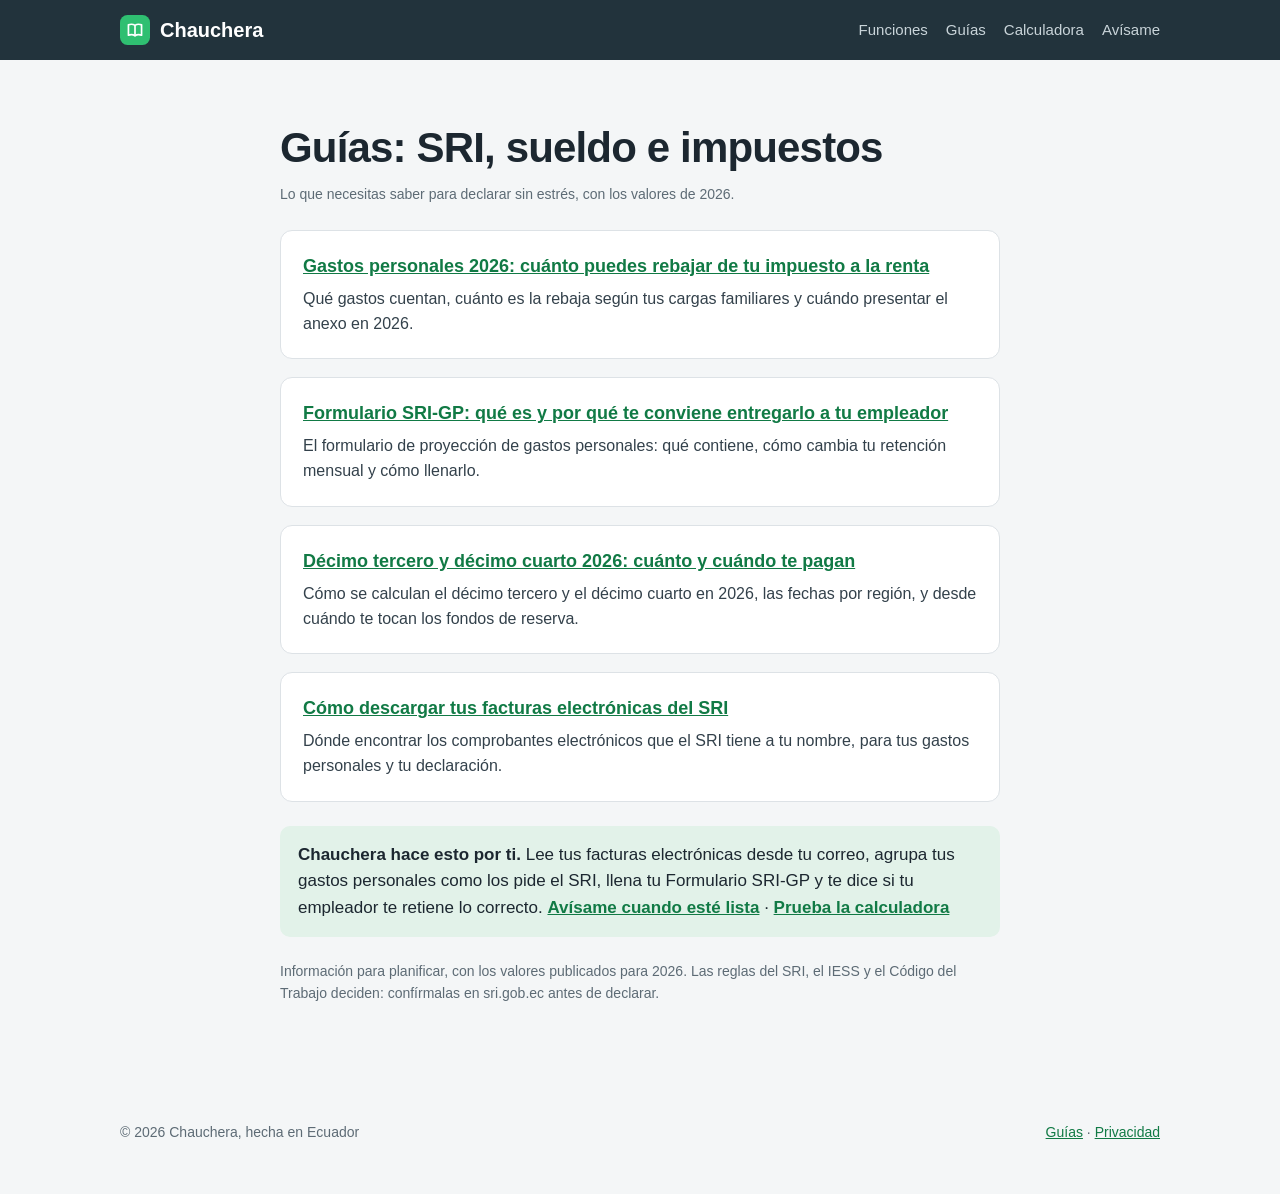
==== guias/index.html @ 64a4ac55 "Sales page d75cd9b" ====
<!doctype html>
<html lang="es">
<head>
<meta charset="utf-8">
<meta name="viewport" content="width=device-width, initial-scale=1">
<title>Guías: SRI, sueldo e impuestos en Ecuador · Chauchera</title>
<meta name="description" content="Guías claras sobre gastos personales, el Formulario SRI-GP, los décimos y las facturas electrónicas del SRI.">
<meta property="og:title" content="Guías: SRI, sueldo e impuestos en Ecuador">
<meta property="og:description" content="Guías claras sobre gastos personales, el Formulario SRI-GP, los décimos y las facturas electrónicas del SRI.">
<meta property="og:image" content="../img/2-gastos-personales.jpg">
<link rel="icon" href="../img/icon-192.png">
<link rel="stylesheet" href="../styles.css">
</head>
<body>
<header class="top"><div class="wrap">
  <a class="logo" href="../"><svg viewBox="0 0 32 32" aria-hidden="true"><rect width="32" height="32" rx="8" fill="#2fbf71"/><path d="M9 10.5c2.4-.9 4.8-.9 7 .6 2.2-1.5 4.6-1.5 7-.6v11c-2.4-.9-4.8-.9-7 .6-2.2-1.5-4.6-1.5-7-.6z" fill="none" stroke="#fff" stroke-width="1.8" stroke-linejoin="round"/><path d="M16 11.1v11.6" stroke="#fff" stroke-width="1.8"/></svg>Chauchera</a>
  <nav><a href="../#funciones">Funciones</a><a href="../guias/">Guías</a><a href="../#calculadora">Calculadora</a><a href="../#lista">Avísame</a></nav>
</div></header>
<section><div class="wrap article">
<h1>Guías: SRI, sueldo e impuestos</h1><p class="meta">Lo que necesitas saber para declarar sin estrés, con los valores de 2026.</p><div class="grid" style="grid-template-columns:1fr"><div class="card"><h3><a href="../guias/gastos-personales-2026.html">Gastos personales 2026: cuánto puedes rebajar de tu impuesto a la renta</a></h3><p>Qué gastos cuentan, cuánto es la rebaja según tus cargas familiares y cuándo presentar el anexo en 2026.</p></div><div class="card"><h3><a href="../guias/formulario-sri-gp.html">Formulario SRI-GP: qué es y por qué te conviene entregarlo a tu empleador</a></h3><p>El formulario de proyección de gastos personales: qué contiene, cómo cambia tu retención mensual y cómo llenarlo.</p></div><div class="card"><h3><a href="../guias/decimos-2026.html">Décimo tercero y décimo cuarto 2026: cuánto y cuándo te pagan</a></h3><p>Cómo se calculan el décimo tercero y el décimo cuarto en 2026, las fechas por región, y desde cuándo te tocan los fondos de reserva.</p></div><div class="card"><h3><a href="../guias/descargar-facturas-sri.html">Cómo descargar tus facturas electrónicas del SRI</a></h3><p>Dónde encontrar los comprobantes electrónicos que el SRI tiene a tu nombre, para tus gastos personales y tu declaración.</p></div></div>
<div class="callout">
  <strong>Chauchera hace esto por ti.</strong> Lee tus facturas electrónicas desde tu correo, agrupa tus gastos personales como los pide el SRI,
  llena tu Formulario SRI-GP y te dice si tu empleador te retiene lo correcto. <a href="../#lista">Avísame cuando esté lista</a> ·
  <a href="../#calculadora">Prueba la calculadora</a>
</div>
<p class="meta">Información para planificar, con los valores publicados para 2026. Las reglas del SRI, el IESS y el Código del Trabajo deciden: confírmalas en sri.gob.ec antes de declarar.</p>
</div></section>
<footer><div class="wrap">
  <span>© 2026 Chauchera, hecha en Ecuador</span>
  <span><a href="../guias/">Guías</a> · <a href="../privacidad.html">Privacidad</a></span>
</div></footer>
</body>
</html>
---- styles.css ----
/* Chauchera's website: shared by the home page and the guides */
  :root {
    --brand: #117a45; --brand-ink: #fff; --brand-soft: #e2f2e9; --top: #22333c; --top-2: #2c3f49;
    --ink: #1c2730; --ink-2: #5d6b75; --bg: #f4f6f7; --panel: #fff; --line: #dde2e6; --neg: #c62828; --warn-soft: #fbf3dc;
    color-scheme: light;
  }
  * { box-sizing: border-box; }
  body { margin: 0; background: var(--bg); color: var(--ink); font: 17px/1.55 -apple-system, BlinkMacSystemFont, "Segoe UI", Roboto, sans-serif; }
  a { color: var(--brand); }
  .wrap { max-width: 1080px; margin: 0 auto; padding: 0 20px; }
  header.top { background: var(--top); color: #eef3f5; }
  header.top .wrap { display: flex; align-items: center; gap: 18px; height: 60px; }
  .logo { display: flex; align-items: center; gap: 10px; font-weight: 700; font-size: 20px; color: #fff; text-decoration: none; }
  .logo svg { width: 30px; height: 30px; }
  header.top nav { margin-left: auto; display: flex; gap: 18px; font-size: 15px; }
  header.top nav a { color: #c9d4d9; text-decoration: none; }
  header.top nav a:hover { color: #fff; }
  .hero { background: var(--top); color: #eef3f5; padding: 56px 0 0; }
  .hero h1 { font-size: clamp(32px, 5vw, 50px); line-height: 1.1; margin: 0 0 16px; letter-spacing: -0.02em; max-width: 820px; }
  .hero p.lead { font-size: 20px; color: #c9d4d9; max-width: 700px; margin: 0 0 26px; }
  .cta { display: flex; flex-wrap: wrap; gap: 12px; align-items: center; }
  .btn { display: inline-flex; align-items: center; gap: 8px; padding: 13px 22px; border-radius: 10px; font-weight: 650; font-size: 17px; text-decoration: none; border: 0; cursor: pointer; }
  .btn.primary { background: #2fbf71; color: #0d2a1c; }
  .btn.primary:hover { background: #3fd081; }
  .btn.ghost { background: transparent; color: #fff; border: 1.5px solid #5d7280; }
  .btn.ghost:hover { border-color: #c9d4d9; }
  .btn.dark { background: var(--brand); color: #fff; }
  .small { font-size: 14px; color: #a8b7be; margin: 12px 0 0; }
  .shot { margin: 40px auto 0; display: block; width: 100%; max-width: 1080px; border-radius: 12px 12px 0 0; box-shadow: 0 -10px 40px rgba(0,0,0,.35); }
  section { padding: 64px 0; }
  section h2 { font-size: clamp(26px, 3.4vw, 36px); margin: 0 0 10px; letter-spacing: -0.01em; }
  section .sub { color: var(--ink-2); margin: 0 0 32px; max-width: 720px; }
  .grid { display: grid; grid-template-columns: repeat(auto-fit, minmax(260px, 1fr)); gap: 18px; }
  .card { background: var(--panel); border: 1px solid var(--line); border-radius: 12px; padding: 22px; }
  .card h3 { margin: 0 0 6px; font-size: 18px; }
  .card p { margin: 0; color: var(--ink-2); font-size: 16px; }
  .feature { display: grid; grid-template-columns: 1fr 1.25fr; gap: 36px; align-items: center; margin-bottom: 56px; }
  .feature:nth-child(even) .text { order: 2; }
  .feature img { width: 100%; border-radius: 10px; border: 1px solid var(--line); box-shadow: 0 8px 30px rgba(28,39,48,.10); }
  .feature h3 { font-size: 24px; margin: 0 0 10px; }
  .feature p { color: var(--ink-2); margin: 0; }
  .calc { display: grid; grid-template-columns: 1fr 1fr; gap: 24px; }
  label { display: flex; flex-direction: column; gap: 5px; font-size: 14px; color: var(--ink-2); margin-bottom: 14px; }
  input, select { font: inherit; font-size: 17px; padding: 10px 12px; border: 1px solid var(--line); border-radius: 8px; color: var(--ink); background: #fff; }
  input:focus, select:focus { outline: 2px solid var(--brand); outline-offset: 1px; }
  .result { background: var(--panel); border: 1px solid var(--line); border-radius: 12px; padding: 22px; }
  .row { display: flex; justify-content: space-between; padding: 7px 0; border-bottom: 1px solid var(--line); font-variant-numeric: tabular-nums; }
  .row:last-of-type { border-bottom: 0; }
  .row.total { font-weight: 700; font-size: 19px; }
  .verdict { margin-top: 14px; padding: 12px 14px; border-radius: 8px; font-size: 16px; }
  .verdict.ok { background: var(--brand-soft); color: #0c5a33; }
  .verdict.bad { background: #fbe4e4; color: var(--neg); }
  .note { font-size: 13px; color: var(--ink-2); margin-top: 12px; }
  .privacy { background: var(--top); color: #eef3f5; }
  .privacy .sub { color: #c9d4d9; }
  .privacy .card { background: var(--top-2); border-color: #3a4f5b; }
  .privacy .card p { color: #c9d4d9; }
  .price { max-width: 460px; margin: 0 auto; text-align: center; }
  .price .amount { font-size: 54px; font-weight: 800; letter-spacing: -0.02em; margin: 6px 0 0; }
  .price ul { text-align: left; color: var(--ink-2); padding-left: 20px; }
  details { background: var(--panel); border: 1px solid var(--line); border-radius: 10px; padding: 14px 18px; margin-bottom: 10px; }
  summary { font-weight: 650; cursor: pointer; }
  details p { color: var(--ink-2); margin: 10px 0 0; }
  footer { padding: 30px 0 50px; color: var(--ink-2); font-size: 14px; }
  footer .wrap { display: flex; flex-wrap: wrap; gap: 18px; justify-content: space-between; }
  @media (max-width: 760px) {
    header.top nav { display: none; }
    .feature, .calc { grid-template-columns: 1fr; gap: 18px; }
    .feature:nth-child(even) .text { order: 0; }
    section { padding: 44px 0; }
  }
  body.lista [data-sale], body.sale [data-lista] { display: none !important; }
  .waitlist { max-width: 640px; margin: 0 auto; }
  .waitlist-row { display: flex; gap: 10px; flex-wrap: wrap; }
  .waitlist-row input { flex: 1 1 240px; }
  label.check { flex-direction: row; align-items: center; gap: 8px; font-size: 15px; margin: 12px 0 0; }
  .hp { position: absolute; left: -10000px; width: 1px; height: 1px; opacity: 0; }
  .lista-msg { min-height: 1.4em; margin: 10px 0 0; font-weight: 600; }
  .lista-msg.ok { color: #0c5a33; } .lista-msg.bad { color: var(--neg); }
  .article { max-width: 760px; }
  .article h1 { font-size: clamp(30px, 4.4vw, 42px); line-height: 1.15; margin: 0 0 12px; letter-spacing: -0.02em; }
  .article h2 { font-size: 24px; margin: 34px 0 8px; }
  .article p, .article li { color: #33414b; }
  .article table { border-collapse: collapse; width: 100%; margin: 12px 0; font-variant-numeric: tabular-nums; }
  .article th, .article td { border-bottom: 1px solid var(--line); padding: 8px 10px; text-align: left; }
  .article .meta { color: var(--ink-2); font-size: 14px; margin: 0 0 24px; }
  .callout { background: var(--brand-soft); border-radius: 10px; padding: 16px 18px; margin: 24px 0; }
  .callout a { font-weight: 650; }
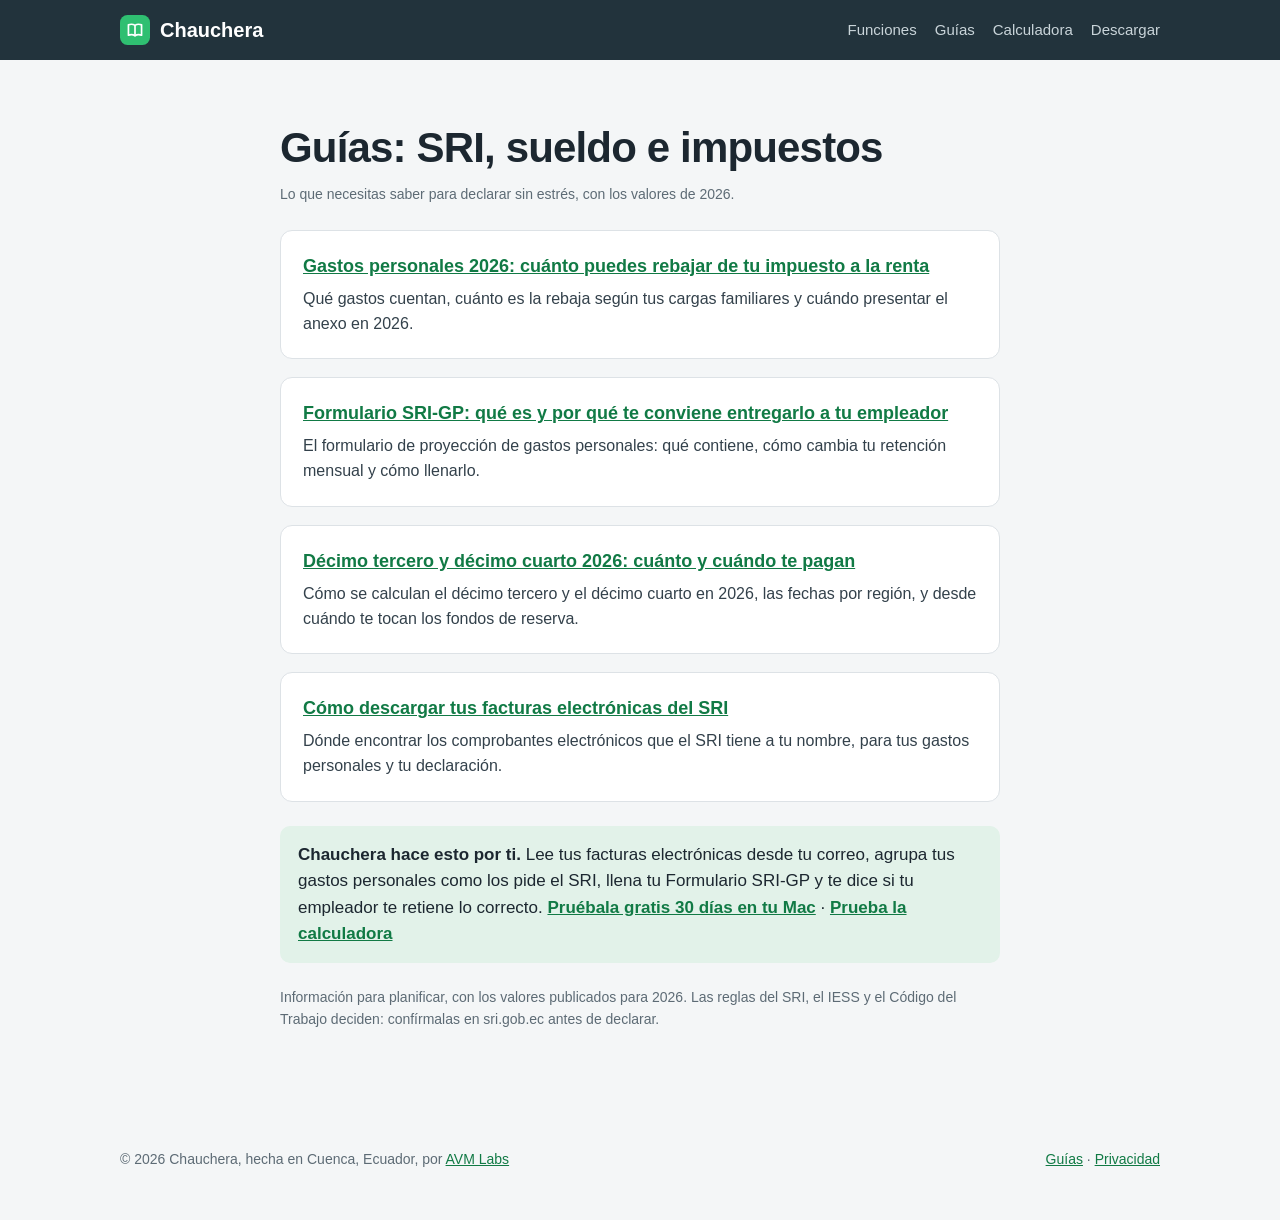
==== commit f92a681d: "Sales page b4ae88a" ====
--- a/guias/index.html
+++ b/guias/index.html
@@ -7,26 +7,31 @@
 <meta name="description" content="Guías claras sobre gastos personales, el Formulario SRI-GP, los décimos y las facturas electrónicas del SRI.">
 <meta property="og:title" content="Guías: SRI, sueldo e impuestos en Ecuador">
 <meta property="og:description" content="Guías claras sobre gastos personales, el Formulario SRI-GP, los décimos y las facturas electrónicas del SRI.">
-<meta property="og:image" content="../img/2-gastos-personales.jpg">
+<link rel="canonical" href="https://chauchera.alvarovm.uk/guias/">
+<meta property="og:url" content="https://chauchera.alvarovm.uk/guias/">
+<meta property="og:type" content="article">
+<meta property="og:locale" content="es_EC">
+<meta property="og:image" content="https://chauchera.alvarovm.uk/img/2-gastos-personales.jpg">
+<meta name="twitter:card" content="summary_large_image">
 <link rel="icon" href="../img/icon-192.png">
 <link rel="stylesheet" href="../styles.css">
 </head>
 <body>
 <header class="top"><div class="wrap">
   <a class="logo" href="../"><svg viewBox="0 0 32 32" aria-hidden="true"><rect width="32" height="32" rx="8" fill="#2fbf71"/><path d="M9 10.5c2.4-.9 4.8-.9 7 .6 2.2-1.5 4.6-1.5 7-.6v11c-2.4-.9-4.8-.9-7 .6-2.2-1.5-4.6-1.5-7-.6z" fill="none" stroke="#fff" stroke-width="1.8" stroke-linejoin="round"/><path d="M16 11.1v11.6" stroke="#fff" stroke-width="1.8"/></svg>Chauchera</a>
-  <nav><a href="../#funciones">Funciones</a><a href="../guias/">Guías</a><a href="../#calculadora">Calculadora</a><a href="../#lista">Avísame</a></nav>
+  <nav><a href="../#funciones">Funciones</a><a href="../guias/">Guías</a><a href="../#calculadora">Calculadora</a><a href="../#precio">Descargar</a></nav>
 </div></header>
 <section><div class="wrap article">
 <h1>Guías: SRI, sueldo e impuestos</h1><p class="meta">Lo que necesitas saber para declarar sin estrés, con los valores de 2026.</p><div class="grid" style="grid-template-columns:1fr"><div class="card"><h3><a href="../guias/gastos-personales-2026.html">Gastos personales 2026: cuánto puedes rebajar de tu impuesto a la renta</a></h3><p>Qué gastos cuentan, cuánto es la rebaja según tus cargas familiares y cuándo presentar el anexo en 2026.</p></div><div class="card"><h3><a href="../guias/formulario-sri-gp.html">Formulario SRI-GP: qué es y por qué te conviene entregarlo a tu empleador</a></h3><p>El formulario de proyección de gastos personales: qué contiene, cómo cambia tu retención mensual y cómo llenarlo.</p></div><div class="card"><h3><a href="../guias/decimos-2026.html">Décimo tercero y décimo cuarto 2026: cuánto y cuándo te pagan</a></h3><p>Cómo se calculan el décimo tercero y el décimo cuarto en 2026, las fechas por región, y desde cuándo te tocan los fondos de reserva.</p></div><div class="card"><h3><a href="../guias/descargar-facturas-sri.html">Cómo descargar tus facturas electrónicas del SRI</a></h3><p>Dónde encontrar los comprobantes electrónicos que el SRI tiene a tu nombre, para tus gastos personales y tu declaración.</p></div></div>
 <div class="callout">
   <strong>Chauchera hace esto por ti.</strong> Lee tus facturas electrónicas desde tu correo, agrupa tus gastos personales como los pide el SRI,
-  llena tu Formulario SRI-GP y te dice si tu empleador te retiene lo correcto. <a href="../#lista">Avísame cuando esté lista</a> ·
+  llena tu Formulario SRI-GP y te dice si tu empleador te retiene lo correcto. <a href="../#precio">Pruébala gratis 30 días en tu Mac</a> ·
   <a href="../#calculadora">Prueba la calculadora</a>
 </div>
 <p class="meta">Información para planificar, con los valores publicados para 2026. Las reglas del SRI, el IESS y el Código del Trabajo deciden: confírmalas en sri.gob.ec antes de declarar.</p>
 </div></section>
 <footer><div class="wrap">
-  <span>© 2026 Chauchera, hecha en Ecuador</span>
+  <span>© 2026 Chauchera, hecha en Cuenca, Ecuador, por <a href="https://avmlabs.alvarovm.uk/">AVM Labs</a></span>
   <span><a href="../guias/">Guías</a> · <a href="../privacidad.html">Privacidad</a></span>
 </div></footer>
 </body>
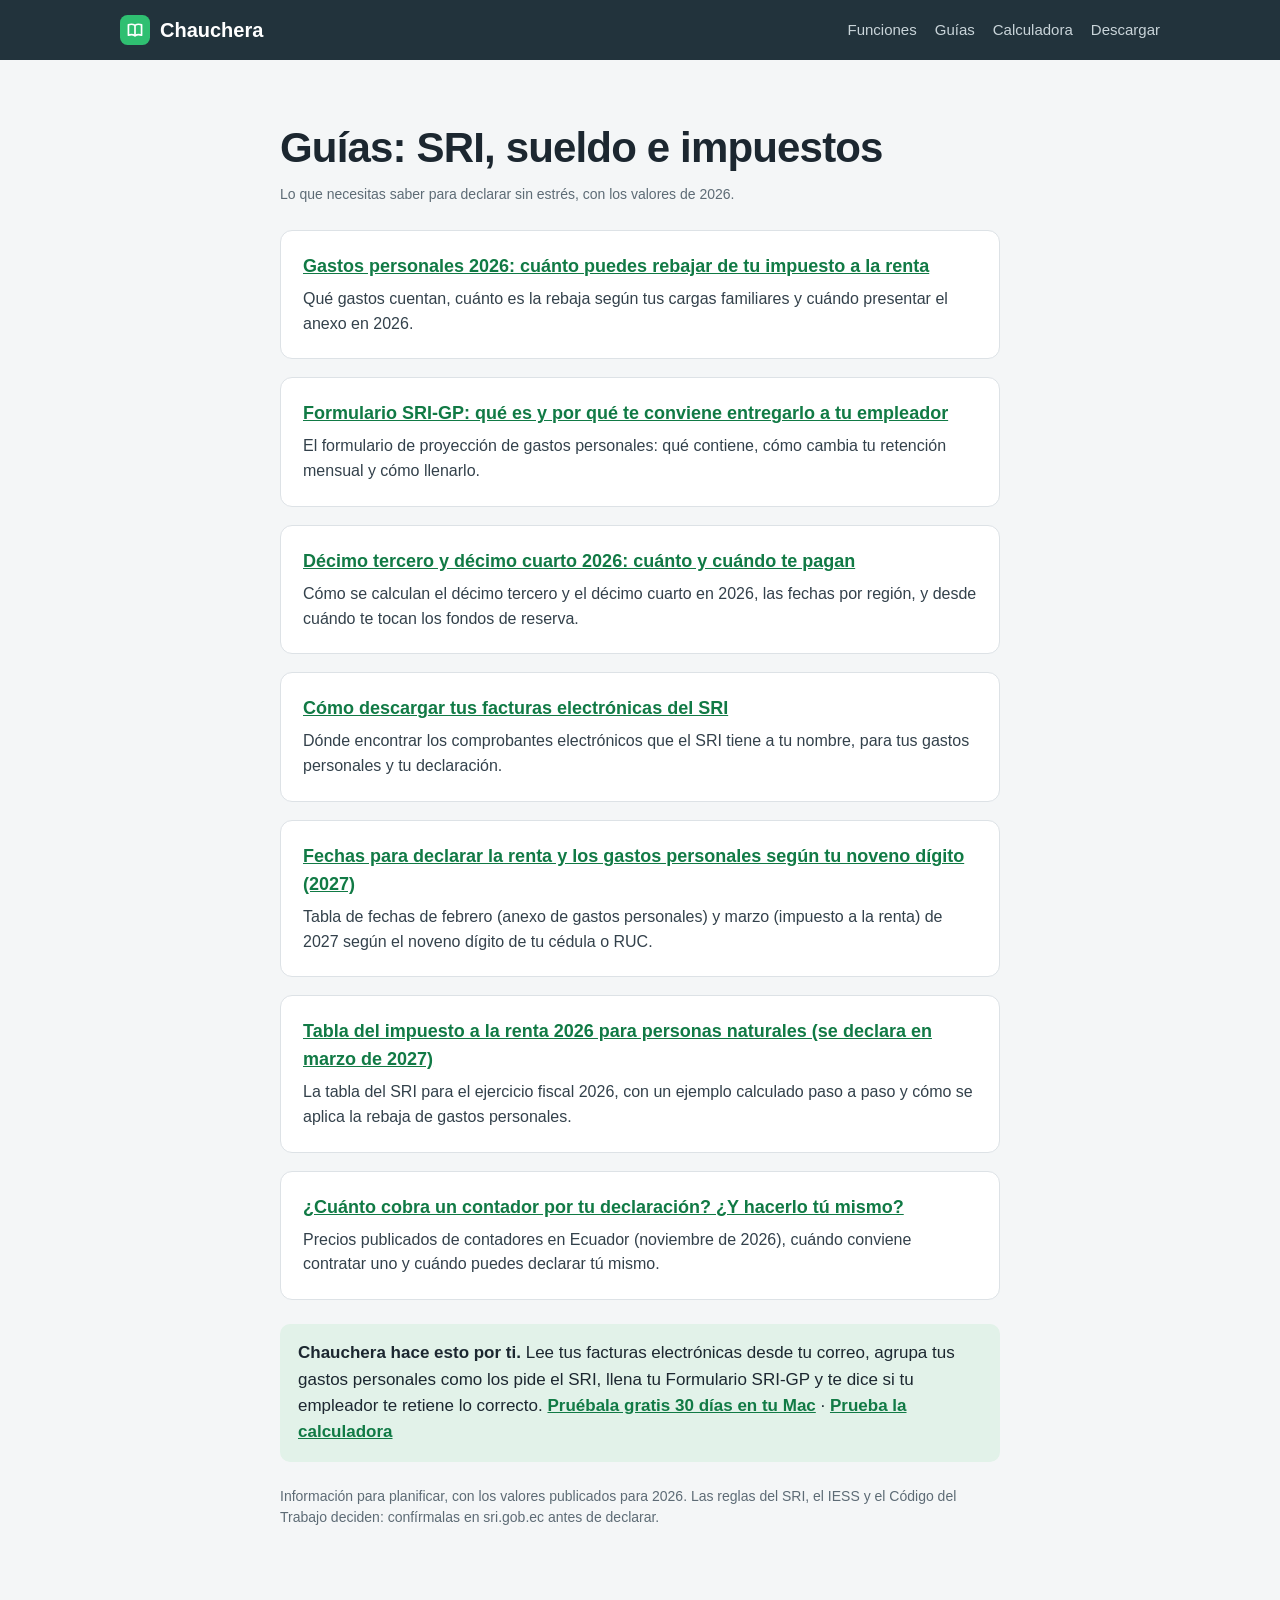
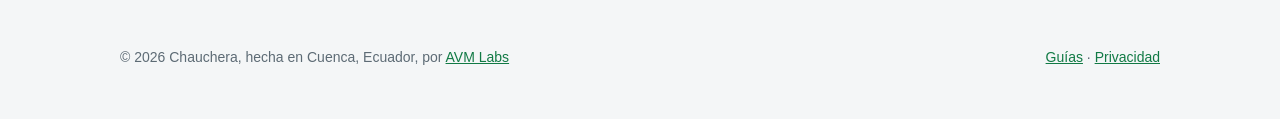
==== commit 2c00c9f4: "Sales page a588a56" ====
--- a/guias/index.html
+++ b/guias/index.html
@@ -22,7 +22,7 @@
   <nav><a href="../#funciones">Funciones</a><a href="../guias/">Guías</a><a href="../#calculadora">Calculadora</a><a href="../#precio">Descargar</a></nav>
 </div></header>
 <section><div class="wrap article">
-<h1>Guías: SRI, sueldo e impuestos</h1><p class="meta">Lo que necesitas saber para declarar sin estrés, con los valores de 2026.</p><div class="grid" style="grid-template-columns:1fr"><div class="card"><h3><a href="../guias/gastos-personales-2026.html">Gastos personales 2026: cuánto puedes rebajar de tu impuesto a la renta</a></h3><p>Qué gastos cuentan, cuánto es la rebaja según tus cargas familiares y cuándo presentar el anexo en 2026.</p></div><div class="card"><h3><a href="../guias/formulario-sri-gp.html">Formulario SRI-GP: qué es y por qué te conviene entregarlo a tu empleador</a></h3><p>El formulario de proyección de gastos personales: qué contiene, cómo cambia tu retención mensual y cómo llenarlo.</p></div><div class="card"><h3><a href="../guias/decimos-2026.html">Décimo tercero y décimo cuarto 2026: cuánto y cuándo te pagan</a></h3><p>Cómo se calculan el décimo tercero y el décimo cuarto en 2026, las fechas por región, y desde cuándo te tocan los fondos de reserva.</p></div><div class="card"><h3><a href="../guias/descargar-facturas-sri.html">Cómo descargar tus facturas electrónicas del SRI</a></h3><p>Dónde encontrar los comprobantes electrónicos que el SRI tiene a tu nombre, para tus gastos personales y tu declaración.</p></div></div>
+<h1>Guías: SRI, sueldo e impuestos</h1><p class="meta">Lo que necesitas saber para declarar sin estrés, con los valores de 2026.</p><div class="grid" style="grid-template-columns:1fr"><div class="card"><h3><a href="../guias/gastos-personales-2026.html">Gastos personales 2026: cuánto puedes rebajar de tu impuesto a la renta</a></h3><p>Qué gastos cuentan, cuánto es la rebaja según tus cargas familiares y cuándo presentar el anexo en 2026.</p></div><div class="card"><h3><a href="../guias/formulario-sri-gp.html">Formulario SRI-GP: qué es y por qué te conviene entregarlo a tu empleador</a></h3><p>El formulario de proyección de gastos personales: qué contiene, cómo cambia tu retención mensual y cómo llenarlo.</p></div><div class="card"><h3><a href="../guias/decimos-2026.html">Décimo tercero y décimo cuarto 2026: cuánto y cuándo te pagan</a></h3><p>Cómo se calculan el décimo tercero y el décimo cuarto en 2026, las fechas por región, y desde cuándo te tocan los fondos de reserva.</p></div><div class="card"><h3><a href="../guias/descargar-facturas-sri.html">Cómo descargar tus facturas electrónicas del SRI</a></h3><p>Dónde encontrar los comprobantes electrónicos que el SRI tiene a tu nombre, para tus gastos personales y tu declaración.</p></div><div class="card"><h3><a href="../guias/fechas-declarar-renta-gastos-personales-2027.html">Fechas para declarar la renta y los gastos personales según tu noveno dígito (2027)</a></h3><p>Tabla de fechas de febrero (anexo de gastos personales) y marzo (impuesto a la renta) de 2027 según el noveno dígito de tu cédula o RUC.</p></div><div class="card"><h3><a href="../guias/tabla-impuesto-renta-2026.html">Tabla del impuesto a la renta 2026 para personas naturales (se declara en marzo de 2027)</a></h3><p>La tabla del SRI para el ejercicio fiscal 2026, con un ejemplo calculado paso a paso y cómo se aplica la rebaja de gastos personales.</p></div><div class="card"><h3><a href="../guias/cuanto-cobra-contador-declaracion.html">¿Cuánto cobra un contador por tu declaración? ¿Y hacerlo tú mismo?</a></h3><p>Precios publicados de contadores en Ecuador (noviembre de 2026), cuándo conviene contratar uno y cuándo puedes declarar tú mismo.</p></div></div>
 <div class="callout">
   <strong>Chauchera hace esto por ti.</strong> Lee tus facturas electrónicas desde tu correo, agrupa tus gastos personales como los pide el SRI,
   llena tu Formulario SRI-GP y te dice si tu empleador te retiene lo correcto. <a href="../#precio">Pruébala gratis 30 días en tu Mac</a> ·
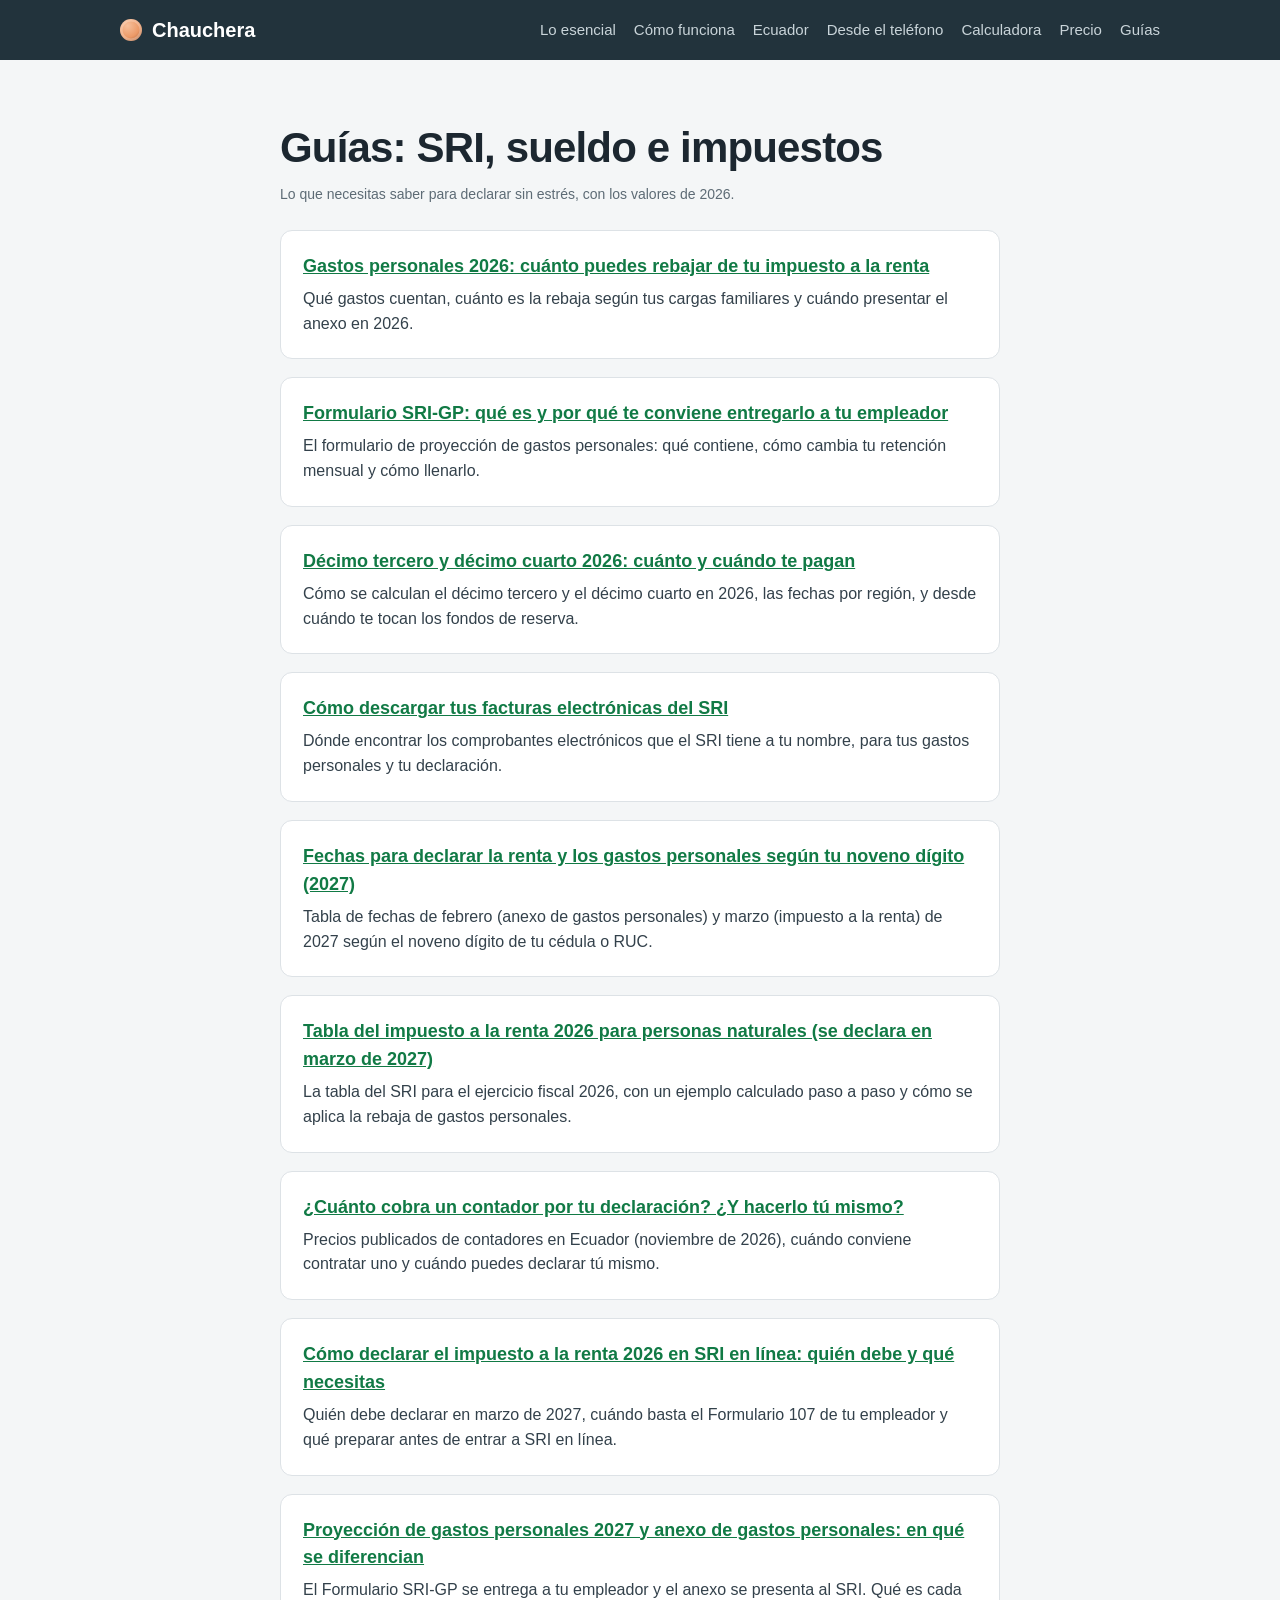
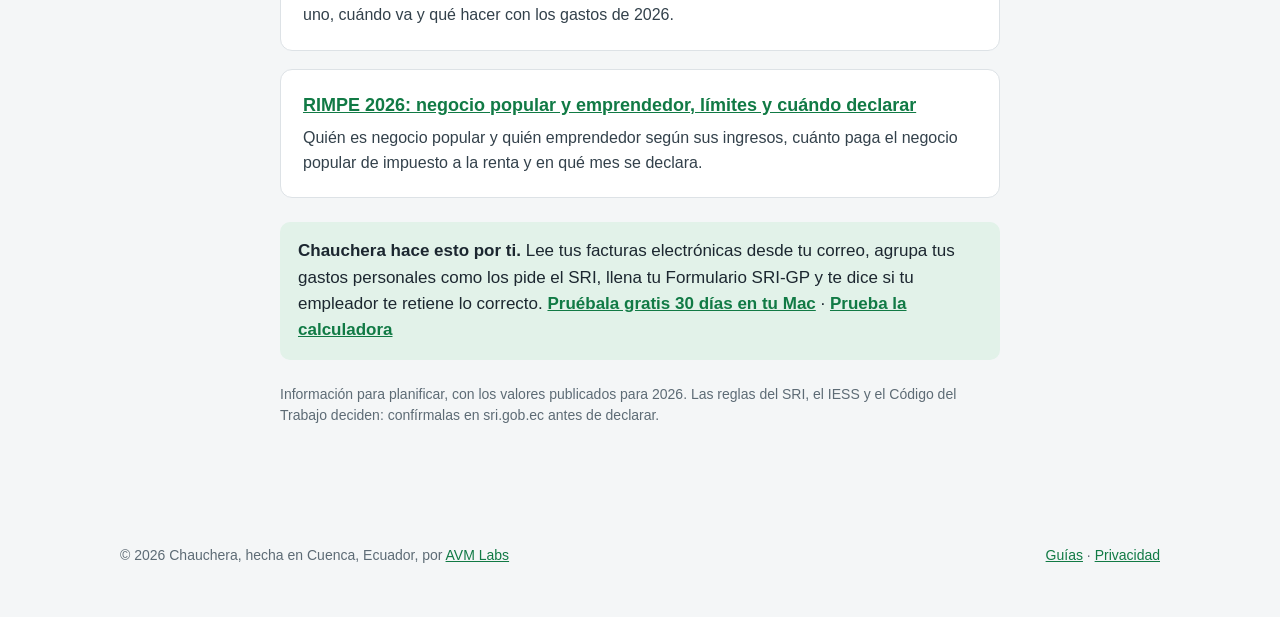
==== commit 1af6a8e3: "Sales page 2f23b24" ====
--- a/guias/index.html
+++ b/guias/index.html
@@ -18,11 +18,11 @@
 </head>
 <body>
 <header class="top"><div class="wrap">
-  <a class="logo" href="../"><svg viewBox="0 0 32 32" aria-hidden="true"><rect width="32" height="32" rx="8" fill="#2fbf71"/><path d="M9 10.5c2.4-.9 4.8-.9 7 .6 2.2-1.5 4.6-1.5 7-.6v11c-2.4-.9-4.8-.9-7 .6-2.2-1.5-4.6-1.5-7-.6z" fill="none" stroke="#fff" stroke-width="1.8" stroke-linejoin="round"/><path d="M16 11.1v11.6" stroke="#fff" stroke-width="1.8"/></svg>Chauchera</a>
-  <nav><a href="../#funciones">Funciones</a><a href="../guias/">Guías</a><a href="../#calculadora">Calculadora</a><a href="../#precio">Descargar</a></nav>
+  <a class="logo" href="../"><span aria-hidden="true" style="width:22px;height:22px;border-radius:50%;background:radial-gradient(circle at 35% 30%,#f6c09c,#ec9a68 55%,#9c5328);box-shadow:inset 0 0 0 2.5px rgba(255,255,255,.25);flex:none"></span>Chauchera</a>
+  <nav><a href="../#lo-esencial">Lo esencial</a><a href="../#como">Cómo funciona</a><a href="../#ecuador">Ecuador</a><a href="../#telefono">Desde el teléfono</a><a href="../#calculadora">Calculadora</a><a href="../#precio">Precio</a><a href="../guias/">Guías</a></nav>
 </div></header>
 <section><div class="wrap article">
-<h1>Guías: SRI, sueldo e impuestos</h1><p class="meta">Lo que necesitas saber para declarar sin estrés, con los valores de 2026.</p><div class="grid" style="grid-template-columns:1fr"><div class="card"><h3><a href="../guias/gastos-personales-2026.html">Gastos personales 2026: cuánto puedes rebajar de tu impuesto a la renta</a></h3><p>Qué gastos cuentan, cuánto es la rebaja según tus cargas familiares y cuándo presentar el anexo en 2026.</p></div><div class="card"><h3><a href="../guias/formulario-sri-gp.html">Formulario SRI-GP: qué es y por qué te conviene entregarlo a tu empleador</a></h3><p>El formulario de proyección de gastos personales: qué contiene, cómo cambia tu retención mensual y cómo llenarlo.</p></div><div class="card"><h3><a href="../guias/decimos-2026.html">Décimo tercero y décimo cuarto 2026: cuánto y cuándo te pagan</a></h3><p>Cómo se calculan el décimo tercero y el décimo cuarto en 2026, las fechas por región, y desde cuándo te tocan los fondos de reserva.</p></div><div class="card"><h3><a href="../guias/descargar-facturas-sri.html">Cómo descargar tus facturas electrónicas del SRI</a></h3><p>Dónde encontrar los comprobantes electrónicos que el SRI tiene a tu nombre, para tus gastos personales y tu declaración.</p></div><div class="card"><h3><a href="../guias/fechas-declarar-renta-gastos-personales-2027.html">Fechas para declarar la renta y los gastos personales según tu noveno dígito (2027)</a></h3><p>Tabla de fechas de febrero (anexo de gastos personales) y marzo (impuesto a la renta) de 2027 según el noveno dígito de tu cédula o RUC.</p></div><div class="card"><h3><a href="../guias/tabla-impuesto-renta-2026.html">Tabla del impuesto a la renta 2026 para personas naturales (se declara en marzo de 2027)</a></h3><p>La tabla del SRI para el ejercicio fiscal 2026, con un ejemplo calculado paso a paso y cómo se aplica la rebaja de gastos personales.</p></div><div class="card"><h3><a href="../guias/cuanto-cobra-contador-declaracion.html">¿Cuánto cobra un contador por tu declaración? ¿Y hacerlo tú mismo?</a></h3><p>Precios publicados de contadores en Ecuador (noviembre de 2026), cuándo conviene contratar uno y cuándo puedes declarar tú mismo.</p></div></div>
+<h1>Guías: SRI, sueldo e impuestos</h1><p class="meta">Lo que necesitas saber para declarar sin estrés, con los valores de 2026.</p><div class="grid" style="grid-template-columns:1fr"><div class="card"><h3><a href="../guias/gastos-personales-2026.html">Gastos personales 2026: cuánto puedes rebajar de tu impuesto a la renta</a></h3><p>Qué gastos cuentan, cuánto es la rebaja según tus cargas familiares y cuándo presentar el anexo en 2026.</p></div><div class="card"><h3><a href="../guias/formulario-sri-gp.html">Formulario SRI-GP: qué es y por qué te conviene entregarlo a tu empleador</a></h3><p>El formulario de proyección de gastos personales: qué contiene, cómo cambia tu retención mensual y cómo llenarlo.</p></div><div class="card"><h3><a href="../guias/decimos-2026.html">Décimo tercero y décimo cuarto 2026: cuánto y cuándo te pagan</a></h3><p>Cómo se calculan el décimo tercero y el décimo cuarto en 2026, las fechas por región, y desde cuándo te tocan los fondos de reserva.</p></div><div class="card"><h3><a href="../guias/descargar-facturas-sri.html">Cómo descargar tus facturas electrónicas del SRI</a></h3><p>Dónde encontrar los comprobantes electrónicos que el SRI tiene a tu nombre, para tus gastos personales y tu declaración.</p></div><div class="card"><h3><a href="../guias/fechas-declarar-renta-gastos-personales-2027.html">Fechas para declarar la renta y los gastos personales según tu noveno dígito (2027)</a></h3><p>Tabla de fechas de febrero (anexo de gastos personales) y marzo (impuesto a la renta) de 2027 según el noveno dígito de tu cédula o RUC.</p></div><div class="card"><h3><a href="../guias/tabla-impuesto-renta-2026.html">Tabla del impuesto a la renta 2026 para personas naturales (se declara en marzo de 2027)</a></h3><p>La tabla del SRI para el ejercicio fiscal 2026, con un ejemplo calculado paso a paso y cómo se aplica la rebaja de gastos personales.</p></div><div class="card"><h3><a href="../guias/cuanto-cobra-contador-declaracion.html">¿Cuánto cobra un contador por tu declaración? ¿Y hacerlo tú mismo?</a></h3><p>Precios publicados de contadores en Ecuador (noviembre de 2026), cuándo conviene contratar uno y cuándo puedes declarar tú mismo.</p></div><div class="card"><h3><a href="../guias/declaracion-impuesto-renta-2026-paso-a-paso.html">Cómo declarar el impuesto a la renta 2026 en SRI en línea: quién debe y qué necesitas</a></h3><p>Quién debe declarar en marzo de 2027, cuándo basta el Formulario 107 de tu empleador y qué preparar antes de entrar a SRI en línea.</p></div><div class="card"><h3><a href="../guias/proyeccion-gastos-personales-2027-vs-anexo.html">Proyección de gastos personales 2027 y anexo de gastos personales: en qué se diferencian</a></h3><p>El Formulario SRI-GP se entrega a tu empleador y el anexo se presenta al SRI. Qué es cada uno, cuándo va y qué hacer con los gastos de 2026.</p></div><div class="card"><h3><a href="../guias/rimpe-negocio-popular-emprendedor-2026.html">RIMPE 2026: negocio popular y emprendedor, límites y cuándo declarar</a></h3><p>Quién es negocio popular y quién emprendedor según sus ingresos, cuánto paga el negocio popular de impuesto a la renta y en qué mes se declara.</p></div></div>
 <div class="callout">
   <strong>Chauchera hace esto por ti.</strong> Lee tus facturas electrónicas desde tu correo, agrupa tus gastos personales como los pide el SRI,
   llena tu Formulario SRI-GP y te dice si tu empleador te retiene lo correcto. <a href="../#precio">Pruébala gratis 30 días en tu Mac</a> ·
